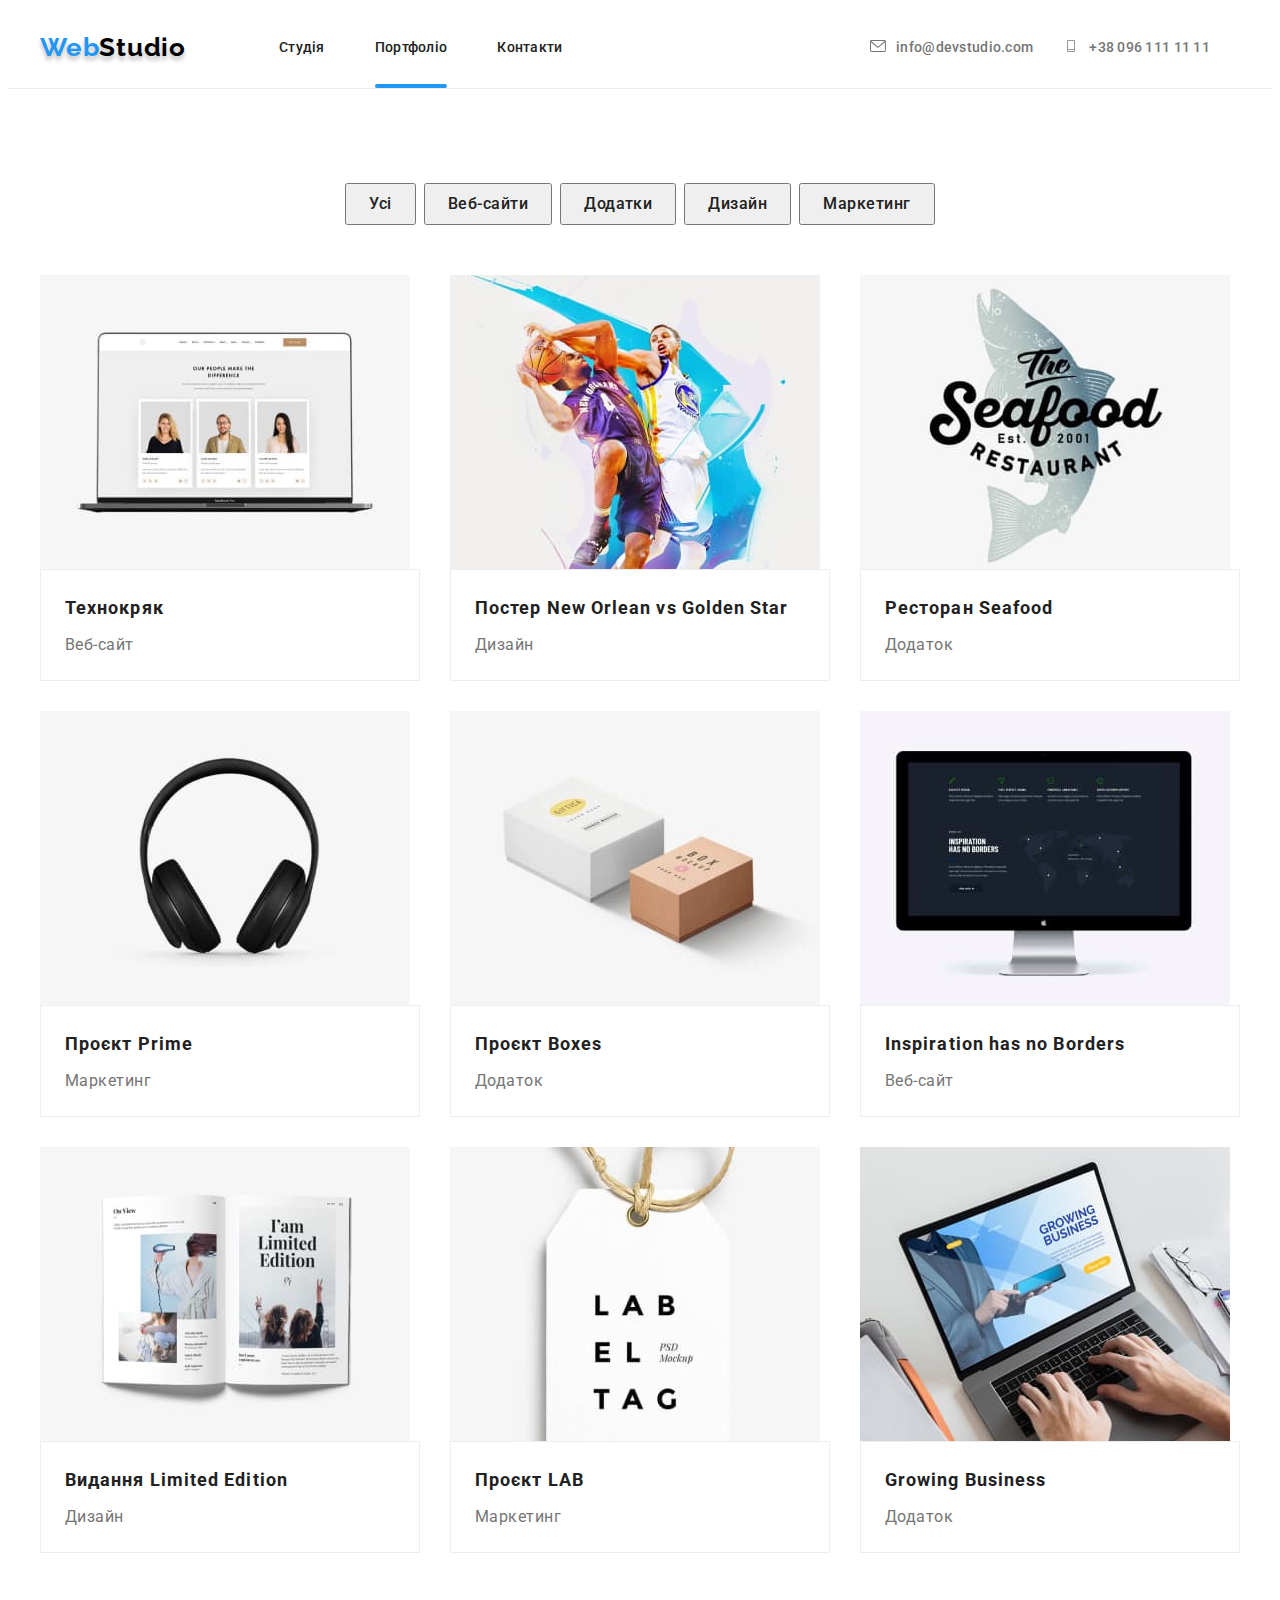
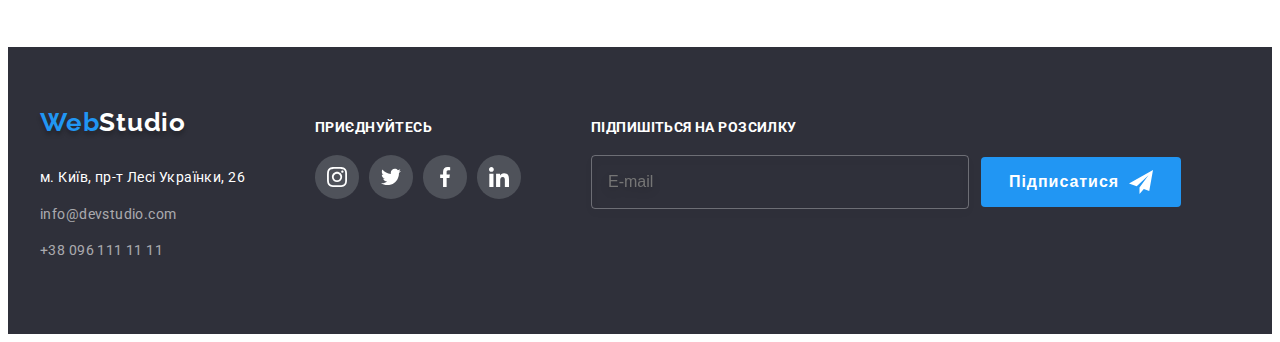
==== portfolio.html @ b024ecc4 "Initial commit" ====
<!DOCTYPE html>
<html lang="uk">
  <head>
    <meta charset="UTF-8" />
    <meta http-equiv="X-UA-Compatible" content="IE=edge" />
    <meta name="viewport" content="width=device-width, initial-scale=1.0" />
    <title>Document</title>

    <link rel="stylesheet" href="https://cdnjs.cloudflare.com/ajax/libs/modern-normalize/1.1.0/modern-normalize.min.css" integrity="sha512-wpPYUAdjBVSE4KJnH1VR1HeZfpl1ub8YT/NKx4PuQ5NmX2tKuGu6U/JRp5y+Y8XG2tV+wKQpNHVUX03MfMFn9Q==" crossorigin="anonymous" referrerpolicy="no-referrer" />

    <link rel="preconnect" href="https://fonts.googleapis.com">
    <link rel="preconnect" href="https://fonts.gstatic.com" crossorigin>
    <link href="https://fonts.googleapis.com/css2?family=Raleway:wght@700&family=Roboto:wght@400;500;700;900&display=swap" rel="stylesheet">

    <link rel="stylesheet" href="./css/styles.css">

  </head>
  <body>
    <header>
      <div class="portfolio-container-header">
        <section class="portfolio-section">
          <nav class="navigation">
            <a class="logo" href="./index.html">Web<span class="logo-header">Studio</span></a>
              <ul class="list-header list-menu">
                <li class="header-menu-links"><a class="menu" href="./index.html">Студія</a></li>
                <li class="header-menu-links"><a class="menu active" href="./portfolio.html">Портфоліо</a></li>
                <li class="header-menu-links"><a class="menu" href="">Контакти</a></li>
              </ul>
          </nav>
          <ul class="list-contacts">
            <li class="header-contacts-link"><a href="mail" class="link"><svg class="header-contacts-icons" width="16" height="12">
              <use href="./img/icons.svg#icon-mail"></use></svg>info@devstudio.com</a>
            </li>
            <li class="header-contacts-link"><a href="mobile" class="link"><svg class="header-contacts-icons" width="16" height="12">
              <use href="./img/icons.svg#icon-mobile"></use></svg>+38 096 111 11 11</a>
            </li>
          </ul>
        </section>
      </div>
    </header>
    <main>
      <section class="section">
        <div class="container-portfolio">
          <ul class="list-portfolio-categories">
            <li>
                <button type="button" class="portfolio-categories">Усі</button>
            </li>
                <button type="button" class="portfolio-categories">Веб-сайти</button>
            </li>
            <li>
                <button type="button" class="portfolio-categories">Додатки</button>
            </li>
                <button type="button" class="portfolio-categories">Дизайн</button>
            </li>
            <li>
                <button type="button" class="portfolio-categories">Маркетинг</button>
            </li>
          </ul>
          <ul class="list-portfolio-projects">
            <li class="project-item">
              <div class="project-item-thumb">
                <img src="./img/Технокряк.jpg" alt="Зображення1" width="370" height="294">
                <p class="project-descr-overlay">Ресурс пропонує комплексні пропозиції з різним рівнем функціоналу та сервісів. Все це дозволить відвідувачу отримати вичерпні відомості про компанію чи приватну особу.</p>  
              </div>
              <div class="portfolio-filter">
                <h3 class="project">Технокряк</h3>
                <p class="portfolio-categories-item">Веб-сайт</p>
              </div>
            </li>
            <li class="project-item">
              <div class="project-item-thumb">
                <img src="./img/Постер New Orlean vs Golden Star.jpg" alt="Зображення2" width="370" height="294">
                <p class="project-descr-overlay">Ресурс пропонує комплексні пропозиції з різним рівнем функціоналу та сервісів. Все це дозволить відвідувачу отримати вичерпні відомості про компанію чи приватну особу.</p>  
              </div>
              <div class="portfolio-filter">
                <h3 class="project">Постер New Orlean vs Golden Star</h3>
                <p class="portfolio-categories-item">Дизайн</p>
              </div>
            </li>
            <li class="project-item">
              <div class="project-item-thumb">
                <img src="./img/Ресторан Seafood.jpg" alt="Зображення3" width="370" height="294">
                <p class="project-descr-overlay">Ресурс пропонує комплексні пропозиції з різним рівнем функціоналу та сервісів. Все це дозволить відвідувачу отримати вичерпні відомості про компанію чи приватну особу.</p>                  
              </div>
              <div class="portfolio-filter">
                <h3 class="project">Ресторан Seafood</h3>
                <p class="portfolio-categories-item">Додаток</p>
              </div>
            </li>
            <li class="project-item">
              <div class="project-item-thumb">
                <img src="./img/Проєкт Prime.jpg" alt="Зображення4" width="370" height="294">
                <p class="project-descr-overlay">Ресурс пропонує комплексні пропозиції з різним рівнем функціоналу та сервісів. Все це дозволить відвідувачу отримати вичерпні відомості про компанію чи приватну особу.</p>  
              </div>
              <div class="portfolio-filter">
                <h3 class="project">Проєкт Prime</h3>
                <p class="portfolio-categories-item">Маркетинг</p>
              </div>
            </li>
            <li class="project-item">
              <div class="project-item-thumb">
                <img src="./img/Проєкт Boxes.jpg" alt="Зображення5" width="370" height="294">
                <p class="project-descr-overlay">Ресурс пропонує комплексні пропозиції з різним рівнем функціоналу та сервісів. Все це дозволить відвідувачу отримати вичерпні відомості про компанію чи приватну особу.</p>  
              </div>
              <div class="portfolio-filter">
                <h3 class="project">Проєкт Boxes</h3>
                <p class="portfolio-categories-item">Додаток</p>
              </div>
            </li>
            <li class="project-item">
              <div class="project-item-thumb">
                <img src="./img/Inspiration has no Borders.jpg" alt="Зображення6" width="370" height="294">
                <p class="project-descr-overlay">Ресурс пропонує комплексні пропозиції з різним рівнем функціоналу та сервісів. Все це дозволить відвідувачу отримати вичерпні відомості про компанію чи приватну особу.</p>  
              </div>
              <div class="portfolio-filter">
                <h3 class="project">Inspiration has no Borders</h3>
                <p class="portfolio-categories-item">Веб-сайт</p>
              </div>
            </li>
            <li class="project-item">
              <div class="project-item-thumb">
                <img src="./img/Видання Limited Edition.jpg" alt="Зображення7" width="370" height="294">
                <p class="project-descr-overlay">Ресурс пропонує комплексні пропозиції з різним рівнем функціоналу та сервісів. Все це дозволить відвідувачу отримати вичерпні відомості про компанію чи приватну особу.</p>  
              </div>
              <div class="portfolio-filter">
                <h3 class="project">Видання Limited Edition</h3>
                <p class="portfolio-categories-item">Дизайн</p>
              </div>
            </li>
            <li class="project-item">
              <div class="project-item-thumb">
                <img src="./img/Проєкт LAB.jpg" alt="Зображення8" width="370" height="294">
                <p class="project-descr-overlay">Ресурс пропонує комплексні пропозиції з різним рівнем функціоналу та сервісів. Все це дозволить відвідувачу отримати вичерпні відомості про компанію чи приватну особу.</p>  
              </div>
              <div class="portfolio-filter">
                <h3 class="project">Проєкт LAB</h3>
                <p class="portfolio-categories-item">Маркетинг</p>
              </div>
            </li>
            <li class="project-item">
              <div class="project-item-thumb">
                <img src="./img/Growing Business.jpg" alt="Зображення9" width="370" height="294">
                <p class="project-descr-overlay">Ресурс пропонує комплексні пропозиції з різним рівнем функціоналу та сервісів. Все це дозволить відвідувачу отримати вичерпні відомості про компанію чи приватну особу.</p>  
              </div>
              <div class="portfolio-filter">
                <h3 class="project">Growing Business</h3>
                <p class="portfolio-categories-item">Додаток</p>
              </div>
            </li>
          </ul>
        </div>   
      </section>
    </main>
    <footer class="footer-background">
      <div class="container-footer">
        <div class="section-adress">
          <a class="logo-footer" href="./index.html">Web<span class="logo-footer-part">Studio</span></a>
          <address>
            <ul class="list-footer">
              <li class="link-footer-adress">
                <a class="adress" href="https://goo.gl/maps/pz3UQcwL6n8fsx3L7"
                  >м. Київ, пр-т Лесі Українки, 26</a>
              </li>
              <li class="link-footer">
                <a class="contacts-footer" href="mailto:info@devstudio.com">info@devstudio.com</a>
              </li>
              <li class="link-footer">
                <a class="contacts-footer" href="tel:+380961111111">+38 096 111 11 11</a>
              </li>
            </ul>
          </address>
        </div>
        <div class="section-social">
            <h3 class="invitation-footer">ПРИЄДНУЙТЕСЬ</h3>
            <ul class="list-footer footer-soc-list">
              <li class="footer-soc-items"><a href="instagram" class="footer-soc-link link"><svg class="footer-soc-icons">
                <use href="./img/icons.svg#icon-instagram"></use></svg></a></li>
              <li class="footer-soc-items"><a href="twitter" class="footer-soc-link link"><svg class="footer-soc-icons">
                <use href="./img/icons.svg#icon-twitter"></use></svg></a></li>
              <li class="footer-soc-items"><a href="facebook" class="footer-soc-link link"><svg  class="footer-soc-icons">
                <use href="./img/icons.svg#icon-facebook"></use></svg></a></li>
              <li class="footer-soc-items"><a href="linkedin" class="footer-soc-link link"><svg  class="footer-soc-icons">
                <use href="./img/icons.svg#icon-linkedin"></use></svg></a></li>
            </ul>
        </div>
        <form class="subscriber-form">
            <p class="text-form">Підпишіться на розсилку</p>
            <div class="subscriber-form-bottom">
              <input type="email" class="input-bottom" placeholder="E-mail">
              <button type="submit" class="submit-bottom">
                <span class="submit-text">Підписатися</span>
                <svg class="submit-icon">
                  <use href="./img/icons.svg#icon-send">
                  </use>
                </svg>
              </button>
            </div>
        </form>
      </div>
    </footer>
      <div class="backdrop is-hidden" data-modal>
        <div class="modal">
          <button type="button" class="modal-close" data-modal-close>
            <li><a href="#" class="modal-cross"><svg class="close-btn" width="11" height="11" >
              <use href="./img/icons.svg#icon-Vector"></use></svg></a></li>
          </button>
          <form class="modal-form">
            <p class="modal-heading">Залиште свої дані, ми вам передзвонимо</p>
            <div class="form-field">
              <label for="name" class="field-type" aria-required="required">Ім'я</label>
              <input type="text" class="modal-input">
              <svg class="modal-form-icons"><use href="./img/icons.svg#icon-name"></use></svg>
            </div>
            <div class="form-field">
              <label for="tel" class="field-type" aria-required="required">Телефон</label>
              <input type="tel" pattern="[\+]\d{3}\s[\(]\d{2}[\)]\s\d{3}[\-]\d{2}[\-]\d{2}" class="modal-input">
              <svg class="modal-form-icons"><use href="./img/icons.svg#icon-tel"></use></svg>
            </div>
            <div class="form-field">
              <label for="name" class="field-type" aria-required="required">Пошта</label>
              <input type="email" class="modal-input">
              <svg class="modal-form-icons"><use href="./img/icons.svg#icon-email"></use></svg>
            </div>
            <div class="form-field">
              <label for="name" class="field-type">Коментар</label>
              <textarea name="comment" id="comment" class="textarea-label" placeholder="Введіть текст"></textarea>
            </div>
            <div class="form-field">
              <input type="checkbox" name="politic" id="politic" class="modal-politic-check is-hidden">
              <label for="politic" class="modal-politic-label">
                <div class="modal-politic-check2">
                  <svg class="modal-form-icon-check" width="11" height="8">
                  <use href="./img/icons.svg#icon-check"></use></svg>
                </div>
                <span class="check-text">Погоджуюся з розсилкою та приймаю <a href="./index.html" class="a-modal">Умови договору</a></span>
              </label>
            </div>
            <div class="form-submit">
              <button type="submit" class="btn-submit">Відправити</button>
            </div>
          </form>
  </body>
</html>
---- css/styles.css ----
/*reset start*/
h1,
h2,
h3,
h4,
h5,
h5,
ul,
p{
    margin: 0;
    padding-left: 0;
}
.link{
    text-decoration: none;
    color: currentColor;
}
.list{
    text-decoration: none;
    list-style: none;
    margin: 0;
    padding: 0;
    display: flex;
    align-items: center;
    gap: 50px;
}
.section{
    padding-top: 94px;
    padding-bottom: 94px;
}
img{
    display: block;
}
/*reset end*/
.container-header{
    width: 1200px;
    margin: 0 auto;
    display: flex;
    align-items: center;
}
.header-border-bottom{
    border-bottom: 1px solid #ECECEC;
}
body{
    font-family: "Roboto", "Raleway";
}
:root{
    --article-color: #212121;
    --article-descr-color:#757575;
    --section-background-color:#2F303A;
    --btns-links-color:#2196F3; 
}
.list-header{
    text-decoration: none;
    list-style: none;
    margin: 0;
    padding: 0;
    display: flex;
    align-items: center;
    gap: 50px;
}
.logo{
    font-style: normal;
    font-weight: 700;
    font-size: 26px;
    line-height: 1.19;
    letter-spacing: 0.03em;
    color: #2196F3;
    text-shadow: 0px 4px 4px rgba(0, 0, 0, 0.25);
    text-decoration: none;
    font-family: 'Raleway';
    padding-top: 24px;
    padding-bottom: 25px;
    display: flex;
    align-items: center;
}
.logo-header{
    color: #000000;
    display: flex;
    align-items: center;
}
.navigation{
    display: flex;
    align-items: center;
    transition: color 250ms linear;
}
.list-menu{
    text-decoration: none;
    list-style: none;
    margin: 0;
    padding: 0;
    display: flex;
    align-items: center;
    gap: 50px;
    margin-left: 93px;
    transition: color 250ms linear;
}
.menu.active::after{
    content: "";
    width: 100%;
    height: 4px;
    background-color: #2196F3;
    position: absolute;
    bottom: 0;
    display: block;
    left: 0;
    border-radius: 2px;
}
.menu{
    font-size: 14px;
    line-height: 1.14;
    letter-spacing: 0.02em;
    color: #212121;
    text-decoration: none;
    font-weight: 500;
    padding-top: 32px;
    padding-bottom: 32px;
    display: flex;
    align-items: center;
    transition: color 250ms linear;
    position: relative;
}
.menu:hover{
    color: var(--btns-links-color);
}

.menu:active{
    color: var(--btns-links-color);
}
.menu:focus{
    color: var(--btns-links-color);
}
.list-contacts{
    text-decoration: none;
    list-style: none;
    margin: 0;
    padding: 0;
    display: flex;
    align-items: center;
    margin-left: auto;
}
.header-contacts-link{
    font-family: 'Roboto';
    font-style: normal;
    font-size: 14px;
    line-height: 1.14;
    letter-spacing: 0.02em;
    color: #757575;
    text-decoration: none;
    font-weight: 500;
    padding-top: 32px;
    padding-bottom: 32px;
    display: flex;
    align-items: center;
    justify-content: center;
    margin-left: auto;
    margin-right: 30px;
    color: #757575;
    transition: color 250ms linear;
}
.header-contacts-icons{
    margin-right: 10px;
    fill:#757575;
    transition: fill 250ms linear;
}
.header-contacts-link:hover{
    fill: var(--btns-links-color);
    color: var(--btns-links-color);
}
.header-contacts-link:focus{
    fill: var(--btns-links-color);
    color: var(--btns-links-color);
}
.hero-section{
    padding-top: 200px;
    padding-bottom: 200px;
    background-image: linear-gradient(rgba(47, 48, 58, 0.4), rgba(47, 48, 58, 0.4)), url(../img/hero-image.jpg);
    background-repeat: no-repeat;
    background-size: cover;
    background-position: center;
    background-color: var(--section-background-color);
}
.hero-container{
    width: 1200px;
    padding-top: 94px;
    padding-bottom: 94px;
    align-items: center;
    text-align: center;
    display: contents;
}
.hero{
    font-size: 44px;
    width: 696px;
    margin: 0 auto;
    line-height: 1.36;
    text-align: center;
    letter-spacing: 0.06em;
    text-transform: uppercase;
    color: #FFFFFF; 
    font-weight: 900;
    margin-bottom: 30px;
    background-color: transparent;
    display: flex;
    align-items: center;
}
.btn-order{
    font-family: 'Roboto';
    font-style: normal;
    font-size: 16px;
    line-height: 1.875;
    font-weight: 700;
    margin: 0 auto;
    padding: 10px 32px;
    letter-spacing: 0.06em;
    color: #FFFFFF;
    box-shadow: 0px 4px 4px rgba(0, 0, 0, 0.15);
    border-radius: 4px;
    cursor: pointer;
    display: flex;
    align-items: center;
    transition: color 250ms linear;
    background: var(--btns-links-color)
}
.section-advantages{
    padding-top: 94px;
}
.container-advantages{
    width: 1200px;
	padding-left: 15px;
	padding-right: 15px;
	margin: 0 auto;
}
.list-advantages{
    text-decoration: none;
    list-style: none;
    margin: 0;
    padding: 0;
    display: flex;
    align-items: center;
    justify-content: center;
    gap: 30px; 
}
.advantage-bcgrd{
    width: 270px;
    height: 120px;
    background-color: #F5F4FA;
    border-radius: 4px;
    margin-bottom: 30px;
    display: flex;
    align-items: center;
    justify-content: center;
}
.advantage-icon{
    width: 70px;
    height: 70px;
}
.advantages{
    font-size: 14px;
    font-weight: 700;
    line-height: 1.14;
    letter-spacing: 0.03em;
    text-transform: uppercase;
    padding-bottom: 10px;
    display: flex;
    justify-content: space-between;
    align-items: center;
    color:var(--article-color)
}
.advantages-descr{
    font-size: 14px;
    width: 270px;
    height: 48px;
    font-weight: 400;
    line-height: 1.71;
    letter-spacing: 0.03em;
    display: flex;
    justify-content: space-between;
    color: var(--article-descr-color)
}
.container-occupation{
    width: 1200px;
	padding-left: 15px;
	padding-right: 15px;
	margin: 0 auto;
}
.list-occupation{
    text-decoration: none;
    list-style: none;
    margin: 0;
    padding: 0;
    display: flex;
    align-items: center;
    gap: 30px;
}
.occupation{
    font-size: 36px;
    font-weight: 700;
    line-height: 1.16;
    text-align: center;
    letter-spacing: 0.03em;
    margin-bottom: 50px;
    color: var(--article-color)
}
.occupation-item{
    position: relative;
}
.occupation-item-thumb{
    position: relative;
}
.occupation-descr{
    font-family: 'Roboto';
    font-style: normal;
    font-weight: 700;
    font-size: 14px;
    line-height: 16px;
    letter-spacing: 0.03em;
    text-transform: uppercase;
    padding: 27px;
    color: #FFFFFF;
    position: absolute;
    bottom: 0;
    text-align: center;
    width: 100%;
    background-color: rgba(47, 48, 58, 0.8);
}
.section-background-workers{
    background: #F5F4FA;
}
.container-team{
    width: 1200px;
	padding-left: 15px;
	padding-right: 15px;
	margin: 0 auto;
}
.list-team{
    text-decoration: none;
    display: flex;
    justify-content: space-between;
    align-items: center;
    list-style: none;
    margin: 0;
    padding: 0;
}
.team-workers{
    padding-top: 30px;
    padding-bottom: 30px;
    background: #FFFFFF;
    box-shadow: 0px 1px 3px rgba(0, 0, 0, 0.12), 0px 1px 1px rgba(0, 0, 0, 0.14), 0px 2px 1px rgba(0, 0, 0, 0.2);
    border-radius: 0px 0px 4px 4px;
}
.team{
    font-size: 36px;
    font-weight: 700;
    line-height: 1.16;
    text-align: center;
    letter-spacing: 0.03em;
    color: #212121;
    margin-bottom: 50px;
}
.name{
    font-size: 16px;
    font-weight: 500;
    line-height: 1.1875;
    text-align: center;
    letter-spacing: 0.03em;
    padding-bottom: 10px;
    color: var(--article-color)
}
.position{
    font-size: 16px;
    font-weight: 400;
    line-height: 1.1875;
    text-align: center;
    letter-spacing: 0.03em;
    margin-bottom: 16px;
    color: var(--article-descr-color)
}
.workers-soc-list{
    text-decoration: none;
    list-style: none;
    margin: 0;
    padding: 0;
    display: flex;
    justify-content: center;
    align-items: center;
    gap: 10px;
}
.workers-soc-items{
    width: 44px;
    height: 44px;
}
.workers-soc-link{
    width: 100%;
    height: 100%;
    display: flex;
    justify-content: center;
    align-items: center;
    border-radius: 50%;
    transition: background-color 250ms linear, fill 250ms linear;
}
.workers-soc-link:hover{
    background-color: var(--btns-links-color);
}
.workers-soc-link:hover .workers-soc-icons{
    fill: #FFFFFF;
}
.workers-soc-link:focus{
    background-color: var(--btns-links-color);
}
.workers-soc-link:focus .workers-soc-icons{
    fill: #FFFFFF;
}
.workers-soc-icons{
    height: 20px;
    width: 20px;
    fill: #AFB1B8;
    transition: color 250ms linear;
}
.clients-container{
    width: 1200px;
	padding-left: 15px;
	padding-right: 15px;
	margin: 0 auto;
}
.clients-list{
    text-decoration: none;
    list-style: none;
    margin: 0;
    padding: 0;
    display: flex;
    justify-content: center;
    align-items: center;
    gap: 30px;  
}
.clients{
    font-family: 'Roboto';
    font-style: normal;
    font-weight: 700;
    font-size: 36px;
    line-height: 42px;
    text-align: center;
    letter-spacing: 0.03em;
    color: #212121; 
    margin-bottom: 50px;
}
.clients-link{
    display: flex;
    justify-content: center;
    align-items: center;
    border: 1px solid #AFB1B8;
    border-radius: 4px;
    fill: #AFB1B8;
    transition: fill 250ms linear, border-color 250ms linear;
}
.clients-link:hover { 
    fill: var(--btns-links-color); 
    border-color:var(--btns-links-color);
}
.clients-link:focus { 
    fill: var(--btns-links-color); 
    border-color:var(--btns-links-color);
}
.clients-icons{
    width: 106px;
    height: 60px;
    margin: 16px 32px 16px 32px;
}
.container-footer{
    display: flex;
    justify-content: start;
    padding-left: 15px;
    padding-right: 15px;
    margin: 0 auto;
    width: 1200px;
}
.section-adress{
    margin-right: 70px;
}
.section-social{
    margin-top: 12px;
}
.footer-background{
    padding-top: 60px;
    padding-bottom: 60px;
    background: var(--section-background-color)
}
.list-footer{
    text-decoration: none;
    list-style: none;
    margin: 0;
    padding: 0; 
}
.link-footer-adress{
    margin-top: 28px;
    margin-bottom: 12px;
}
.link-footer{
    margin-bottom: 12px;
}
.logo-footer{
    font-family: 'Raleway';
    font-style: normal;
    font-weight: 700;
    font-size: 26px;
    line-height: 1.19;
    letter-spacing: 0.03em;
    color: #2196F3;
    text-shadow: 0px 4px 4px rgba(0, 0, 0, 0.25);
    text-decoration: none;
    margin-right: auto;
}
.logo-footer-part{
    font-family: 'Raleway';
    font-style: normal;
    font-weight: 700;
    font-size: 26px;
    line-height: 31px;
    letter-spacing: 0.03em;
    margin-left: auto;
    margin-bottom: 28px;
    color: #FFFFFF;
}
.adress{
    font-family: 'Roboto';
    font-style: normal;
    font-size: 14px;
    font-weight: 400;
    line-height: 1.71;
    letter-spacing: 0.03em;
    color: #FFFFFF;
    text-decoration: none;
    margin-top: 28px;
    margin-bottom: 12px;
    margin-left: auto;
}
.social-footer{
    display: flex;
    justify-content: center;
    align-items: center;
}
.invitation-footer{
    font-family: 'Roboto';
    font-style: normal;
    font-weight: 700;
    font-size: 14px;
    line-height: 16px;
    letter-spacing: 0.03em;
    text-transform: uppercase;
    color: #FFFFFF;
    display: flex;
    align-items: center;
    margin-bottom: 20px;
}
.footer-soc-list{
    display: flex;
    align-items: center;
    gap: 10px;
}
.footer-soc-items{
    width: 44px;
    height: 44px;
}
.footer-soc-link{
    width: 100%;
    height: 100%;
    display: flex;
    justify-content: center;
    align-items: center;
    border-radius: 50%;
    background-color: #4f525a;
    transition:  background-color 250ms linear, fill 250ms linear;
}
.footer-soc-link:hover{
    background-color: var(--btns-links-color);
}
.footer-soc-link:hover .workers-soc-icons{
    fill: #FFFFFF;
}
.footer-soc-link:focus{
    background-color: var(--btns-links-color);
}
.footer-soc-link:focus .workers-soc-icons{
    fill: #FFFFFF;
}
.footer-soc-icons{
    height: 20px;
    width: 20px;
    fill: #FFFFFF
}
.container-portfolio{
    width: 1200px;
	margin: 0 auto; 
    padding-left: 15px;
	padding-right: 15px;
}
.portfolio-container-header{
    border-bottom: 1px solid #EEEEEE;
}
.portfolio-section{
    width: 1200px;
    margin: 0 auto; 
    padding-left: 15px;
    padding-right: 15px;
    display: flex;
    align-items: center;
}
.list-portfolio-categories{
    text-decoration: none;
    list-style: none;
    margin: 0;
    padding: 0;
    display: flex;
    align-items: center;
    justify-content: center;
    margin-bottom: 50px;
    gap: 8px;
}
.portfolio-filter{
    border: 1px solid #EEEEEE;
    padding-top: 20px;
    padding-bottom: 20px;
}
.portfolio-categories{
    font-family: 'Roboto';
    font-style: normal;
    font-weight: 500;
    font-size: 16px;
    line-height: 26px;
    text-align: center;
    letter-spacing: 0.03em;
    color: #212121;
    cursor: pointer;
    padding: 6px 22px;
    transition:  background-color 250ms linear, color 250ms linear, border-bottom 250ms linear; 
}
.portfolio-categories:hover{
    color: #FFFFFF;
    background-color: var(--btns-links-color)
}
.portfolio-categories:focus{
    color: #FFFFFF;
    background-color: var(--btns-links-color)
}
.portfolio-categories:active{
    color: #FFFFFF;
    background-color: var(--btns-links-color)
}
.header-portfolio-border{
    border-bottom: 1px solid #ECECEC;;
}
.container-projects{
    width: 1200px;
	margin: 0 auto;
	padding-left: 15px;
	padding-right: 15px;
}
.list-portfolio-projects{
    text-decoration: none;
    list-style: none;
    margin: 0;
    display: flex;
    align-content: center;
    flex-wrap: wrap;
    gap: 30px;
}
.project{
    font-size: 18px;
    font-weight: 700;
    line-height: 2;
    letter-spacing: 0.06em;
    margin-left: 24px;
    margin-right: 24px;
    margin-bottom: 4px;
    color: var(--article-color) 
}
.project-item{
   flex-basis: calc((100% - 60px) / 3);
   transition: box-shadow 250ms linear;
   transform: translateY(0%);
}
.project-item:hover .project-descr-overlay{
    transform: translateY(0%);
    transition: 250ms linear;
}
.project-item:hover{
    box-shadow: 0px 1px 1px rgba(0, 0, 0, 0.12), 0px 4px 4px rgba(0, 0, 0, 0.06), 1px 4px 6px rgba(0, 0, 0, 0.16);
}
.project-descr-overlay{
    font-family: 'Roboto';
    font-style: normal;
    font-weight: 400;
    font-size: 18px;
    line-height: 28px;
    letter-spacing: 0.03em;
    position: absolute;
    top: 0;
    color: #FFFFFF;
    padding: 63px 24px 63px 24px;
    height: 100%;
    transform: translateY(100%);
    transition: 250ms linear;
    background-color: var(--btns-links-color);
}
.project-item-thumb{
    position: relative;
    overflow: hidden;
}
.portfolio-categories-item{
    font-size: 16px;
    font-weight: 400;
    line-height: 1.875;
    letter-spacing: 0.03em;
    margin-left: 24px;
    margin-right: 24px;
    color: var(--article-descr-color)
}
.contacts-footer{
    font-family: 'Roboto';
    font-style: normal;
    font-weight: 400;
    font-size: 14px;
    line-height: 24px;
    letter-spacing: 0.03em;
    color: rgba(255, 255, 255, 0.6);
    text-decoration: none;
    transition: color 250ms linear; 
}
.contacts-footer:hover{
    color: #2196F3;
}
.contacts-footer:focus{
    color: #2196F3;
}
.contacts-footer:active{
    color: #2196F3;
}
.backdrop{
    width: 100%;
    height: 100%;
    position: fixed;
    transition: opacity 250ms linear, visibility 250ms linear;
    top: 0;
    background: rgba(0, 0, 0, 0.2);
    box-shadow: 0px 4px 4px rgba(0, 0, 0, 0.25);
}
.backdrop.is-hidden .modal{
    transform: translate(-50%, -50%) scale(0);
}
.modal{
    width: 528px;
    min-height: 600px;
    position: absolute;
    top: 50%;
    left: 50%;
    transform: translate(-50%, -50%) scale(1);
    background-color: #FFFFFF;
    list-style: none;
    border-radius: 5px;
    transition: transform 250ms linear;
}
.modal-close{
    width: 30px;
    height: 30px;
    background-color: transparent;
    border-radius: 50%;
    cursor: pointer;
    top: 10px;
    right: 10px;
    border: 1px solid rgba(0, 0, 0, 0.1);
    border-radius: 50%;
    display: flex;
    align-items: center;
    justify-content: center;
    position: absolute;
}
.modal-cross:hover{
    fill: var(--btns-links-color);
}
.modal-cross:focus{
    fill: var(--btns-links-color);
}
.modal-cross:active{
    fill: var(--btns-links-color);
}
.is-hidden{
    opacity: 0;
    visibility: hidden;
    pointer-events: none;
}
.modal-form{
    padding: 40px;
}
.modal-heading{
    font-family: 'Roboto';
    font-style: normal;
    font-weight: 700;
    font-size: 20px;
    line-height: 23px;
    text-align: center;
    letter-spacing: 0.03em;
    color: #212121;
    padding-bottom: 12px;
}
.modal-input{
    width: 100%;
    height: 40px;
    border: 1px solid rgba(33, 33, 33, 0.2);
    border-radius: 4px;
    transition: color 250ms linear, fill 250ms linear;
}
.form-field{
    width: 100%;
    display: flex;
    flex-direction: column;
    margin-bottom: 10px;
    position: relative;
}
.field-type{
    font-family: 'Roboto';
    font-style: normal;
    font-weight: 400;
    font-size: 12px;
    line-height: 14px;
    letter-spacing: 0.01em;
    color: #757575;
}
.modal-input{
    display: inline-block;
    width: 100%;
    height: 40px;
    padding: 0 0 0 40px;
    margin-top: 4px;
    outline: none;
    border: 1px solid rgba(33, 33, 33, 0.2);
    border-radius: 4px;
    cursor: pointer;
    transition: color 250ms linear, fill 250ms linear;
}
.modal-input:focus~.modal-form-icons{
  color: var(--btns-links-color);
  fill: var(--btns-links-color);
}
.textarea-label:focus,
.modal-input:focus{
  border: 1px solid var(--btns-links-color);
}
.modal-input:hover~.modal-form-icons{
    color: var(--btns-links-color);
    fill: var(--btns-links-color);
  }
  .textarea-label:hover,
  .modal-input:hover{
    border: 1px solid var(--btns-links-color);
  }
.modal-form-icons{
    position: absolute;
    width: 15px;
    height: 12px;
    left: 10px;
    top: 55%;
    transition: color 250ms linear, fill 250ms linear;
}
.textarea-label{
    display: block;
    width: 448px;
    height: 120px;
    padding: 12px 16px;
    margin-top: 4px;
    outline: none;
    border: 1px solid rgba(33, 33, 33, 0.2);
    border-radius: 4px;
    cursor: pointer;
    resize: none;
    outline: none;
    cursor: pointer;
    overflow: auto;
    font-family: 'Roboto';
    font-style: normal;
    font-weight: 400;
    font-size: 12px;
    line-height: 14px;
    letter-spacing: 0.01em;
    color: rgba(117, 117, 117, 0.5);
    transition: color 250ms linear, fill 250ms linear;
}
.modal-politic-label{
    display: flex;
    align-items: center;
    padding-bottom: 30px;
}
/* .modal-politic-label::before{
    content: "";
    width: 16px;
    height: 16px;
    border: 2px solid;
    border-radius: 2px;
    margin-right: 10px;
    margin-left: 14px;
}
.modal-politic-check:checked~ label::before{
    border: none;
    background-repeat: no-repeat;
    background-image: url(../img/check.svg);
    background-position: center;
    background-color: var(--btns-links-color);
} */
.modal-politic-check2{
    width: 16px;
    height: 16px;
    border: 2px solid;
    border-radius: 2px;
    margin-right: 10px;
    margin-left: 10px;
    cursor: pointer; 
}
.modal-form-icon-check{
    width: 15px;
    height: 12px;
    top: 55%;
    transition: color 250ms linear, fill 250ms linear;
}
.modal-politic-check2 svg{
    fill: transparent;
}
.modal-politic-check:checked + label>div{
    border: none;
    background-color: var(--btns-links-color);
}
.modal-politic-check:checked + label>div svg{
    fill: #FFFFFF;
}
.check-text{
    font-family: 'Roboto';
    font-style: normal;
    font-weight: 400;
    font-size: 14px;
    line-height: 24px;
    letter-spacing: 0.02em;
    color: #757575;
}
.a-modal {
    display: inline-block;
    padding: 0;
    margin: 0;
    color: var(--btns-links-color)
}
.checkbox{
    appearance: none;
    transition: background-image 250ms cubic-bezier(0.4, 0, 0.2, 1),
      fill 250ms cubic-bezier(0.4, 0, 0.2, 1);
}
.form-submit{
    display: flex;
    justify-content: center;
}
.btn-submit{
    font-family: 'Roboto';
    font-weight: 700;
    font-size: 16px;
    line-height: 30px;
    letter-spacing: 0.06em;
    padding: 10px 52px 10px 52px;
    align-items: center;
    text-align: center;
    letter-spacing: 0.06em;
    border: none;
    border-radius: 4px;
    cursor: pointer;
    color: #FFFFFF;
    background-color: var(--btns-links-color);
    box-shadow: 0px 4px 4px rgba(0, 0, 0, 0.15);
    transition: box-shadow 250ms cubic-bezier(0.4, 0, 0.2, 1);
}
.btn-submit:focus{
    box-shadow: 0px 4px 4px rgba(0, 0, 0, 0.2);
}
.btn-submit:hover{
    box-shadow: 0px 4px 4px rgba(0, 0, 0, 0.2);
}
.btn-submit:active{
    box-shadow: 0px 4px 4px rgba(0, 0, 0, 0.2);
}
.subscriber-form{margin-top: 12px;
    margin-bottom: 20px;
    margin-left: 70px;
}
.subscriber-form-bottom{
    display: flex;
    align-items: baseline;
}
.text-form{
    font-family: 'Roboto';
    font-style: normal;
    font-weight: 700;
    font-size: 14px;
    line-height: 16px;
    letter-spacing: 0.03em;
    text-transform: uppercase;
    color: #FFFFFF;
    display: flex;
    align-items: center;
    margin-bottom: 20px;
}
.input-bottom{
    width: 358px;
    height: 50px;
    padding-left: 16px;
    font-size: 16px;
    line-height: 1.25;
    cursor: pointer;
    border: 1px solid rgba(255, 255, 255, 0.3);
    filter: drop-shadow(0px 4px 4px rgba(0, 0, 0, 0.15));
    border-radius: 4px;
    transition: filter 250ms cubic-bezier(0.4, 0, 0.2, 1);
    background-color: var(--fon-hero-color);
    color: rgba(255, 255, 255, 0.6);
}
.input::placeholder.input-bottom{
    color: rgba(255, 255, 255, 0.6);
}
.input-bottom:focus,
.input-bottom:hover{
    filter: drop-shadow(0px 4px 4px rgba(0, 0, 0, 0.15));
}
.submit-bottom{
    display: flex;
    font-weight: 600;
    font-size: 16px;
    line-height: 1.88;
    letter-spacing: 0.06em;
    width: 200px;
    height: 50px;
    margin-left: 12px;
    align-items: center;
    justify-content: center;
    cursor: pointer;
    background: var(--btns-links-color);
    color: #FFFFFF;
    transition: box-shadow 250ms cubic-bezier(0.4, 0, 0.2, 1);
    border: none;
    border-radius: 4px;
}
.submit-bottom:focus,
.submit-bottom:hover {
    box-shadow: 0px 4px 4px rgba(0, 0, 0, 0.15);
}
.submit-icon{
    top: 13px;
    margin-left: 10px;
    width: 24px;
    height: 24px;
    fill: #FFFFFF;
}
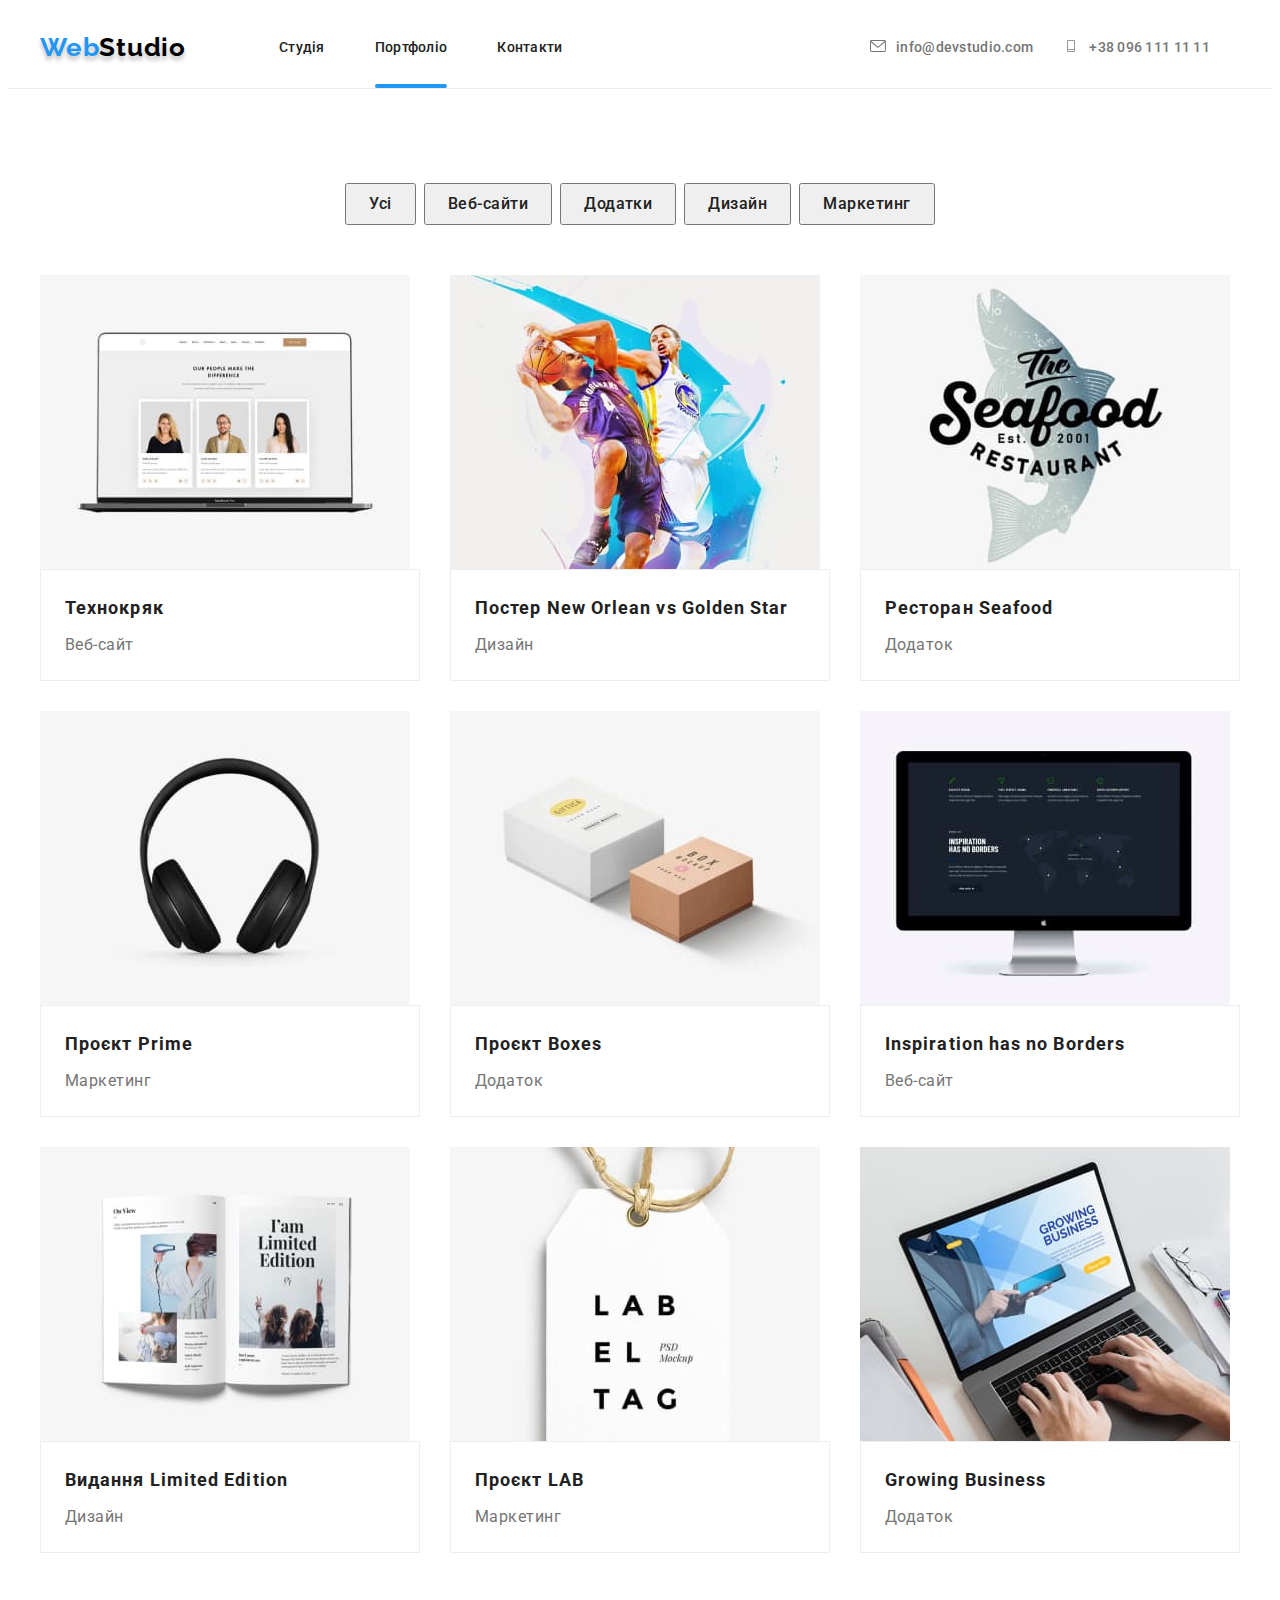
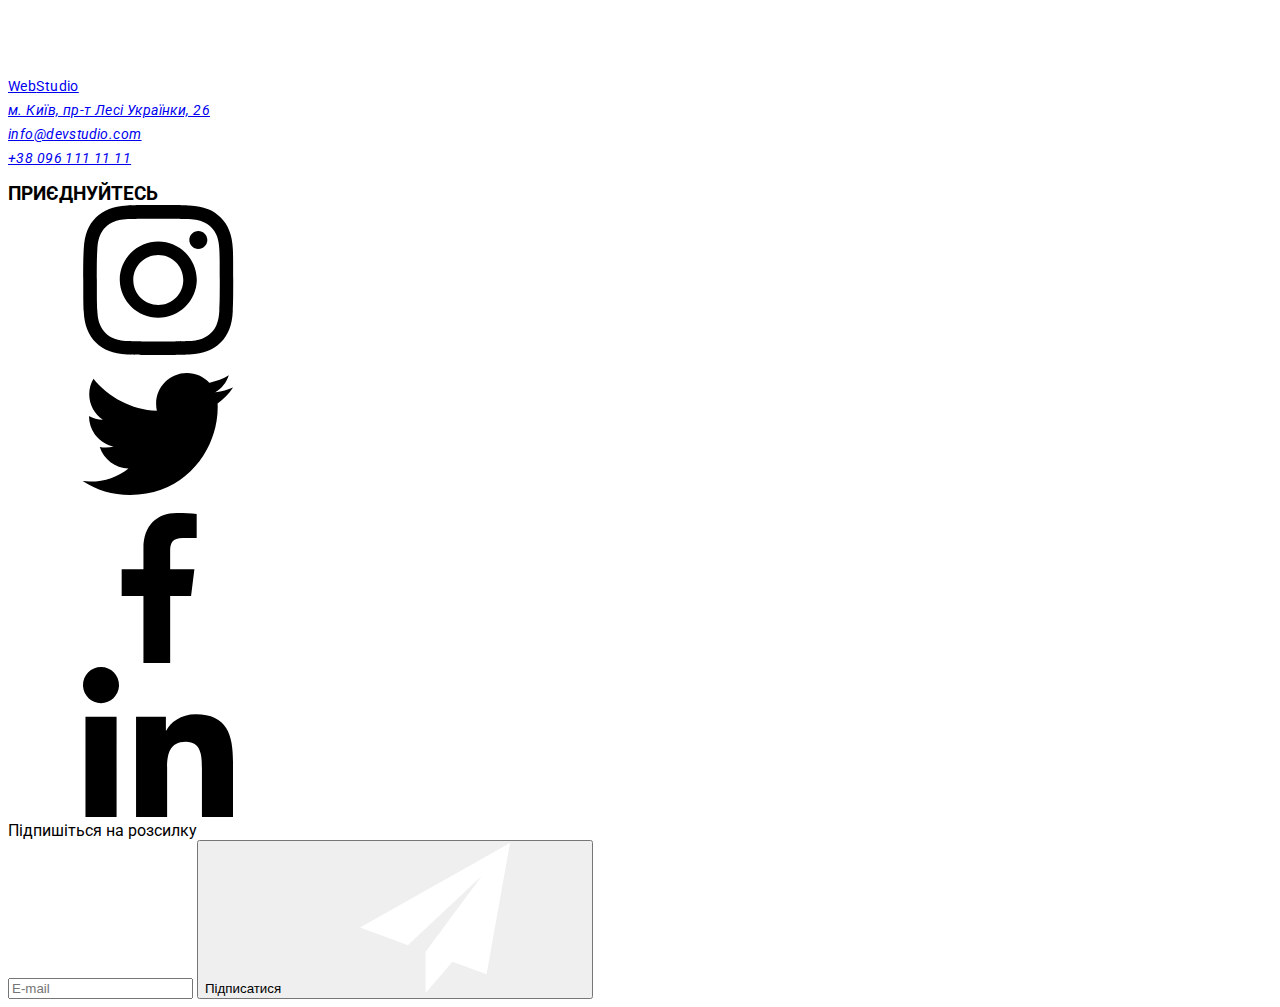
==== commit 6b86ad1b: "редагування" ====
--- a/portfolio.html
+++ b/portfolio.html
@@ -151,45 +151,45 @@
         </div>   
       </section>
     </main>
-    <footer class="footer-background">
-      <div class="container-footer">
-        <div class="section-adress">
-          <a class="logo-footer" href="./index.html">Web<span class="logo-footer-part">Studio</span></a>
+    <footer class="footer">
+      <div class="footer__container">
+        <div class="adress">
+          <a class="footer__logo" href="./index.html">Web<span class="footer__logo__part">Studio</span></a>
           <address>
-            <ul class="list-footer">
-              <li class="link-footer-adress">
-                <a class="adress" href="https://goo.gl/maps/pz3UQcwL6n8fsx3L7"
+            <ul class="adress__list">
+              <li class="adress__link">
+                <a class="adress__item" href="https://goo.gl/maps/pz3UQcwL6n8fsx3L7"
                   >м. Київ, пр-т Лесі Українки, 26</a>
               </li>
-              <li class="link-footer">
-                <a class="contacts-footer" href="mailto:info@devstudio.com">info@devstudio.com</a>
+              <li class="adress__contacts">
+                <a class="footer__contacts" href="mailto:info@devstudio.com">info@devstudio.com</a>
               </li>
-              <li class="link-footer">
-                <a class="contacts-footer" href="tel:+380961111111">+38 096 111 11 11</a>
+              <li class="adress__contacts">
+                <a class="footer__contacts" href="tel:+380961111111">+38 096 111 11 11</a>
               </li>
             </ul>
           </address>
         </div>
-        <div class="section-social">
-            <h3 class="invitation-footer">ПРИЄДНУЙТЕСЬ</h3>
-            <ul class="list-footer footer-soc-list">
-              <li class="footer-soc-items"><a href="instagram" class="footer-soc-link link"><svg class="footer-soc-icons">
+        <div class="social">
+            <h3 class="invitation">ПРИЄДНУЙТЕСЬ</h3>
+            <ul class="invitation__list">
+              <li class="invitation__items"><a href="instagram" class="invitation__link link"><svg class="invitation__icons">
                 <use href="./img/icons.svg#icon-instagram"></use></svg></a></li>
-              <li class="footer-soc-items"><a href="twitter" class="footer-soc-link link"><svg class="footer-soc-icons">
+              <li class="invitation__items"><a href="twitter" class="invitation__link link"><svg class="invitation__icons">
                 <use href="./img/icons.svg#icon-twitter"></use></svg></a></li>
-              <li class="footer-soc-items"><a href="facebook" class="footer-soc-link link"><svg  class="footer-soc-icons">
+              <li class="invitation__items"><a href="facebook" class="invitation__link link"><svg  class="invitation__icons">
                 <use href="./img/icons.svg#icon-facebook"></use></svg></a></li>
-              <li class="footer-soc-items"><a href="linkedin" class="footer-soc-link link"><svg  class="footer-soc-icons">
+              <li class="invitation__items"><a href="linkedin" class="invitation__link link"><svg  class="invitation__icons">
                 <use href="./img/icons.svg#icon-linkedin"></use></svg></a></li>
             </ul>
         </div>
-        <form class="subscriber-form">
-            <p class="text-form">Підпишіться на розсилку</p>
-            <div class="subscriber-form-bottom">
-              <input type="email" class="input-bottom" placeholder="E-mail">
-              <button type="submit" class="submit-bottom">
-                <span class="submit-text">Підписатися</span>
-                <svg class="submit-icon">
+        <form class="subscriber__form">
+            <p class="text__form">Підпишіться на розсилку</p>
+            <div class="subscriber__form__bottom">
+              <input type="email" class="input__bottom" placeholder="E-mail">
+              <button type="submit" class="submit__bottom">
+                <span class="submit__text">Підписатися</span>
+                <svg class="submit__icon">
                   <use href="./img/icons.svg#icon-send">
                   </use>
                 </svg>
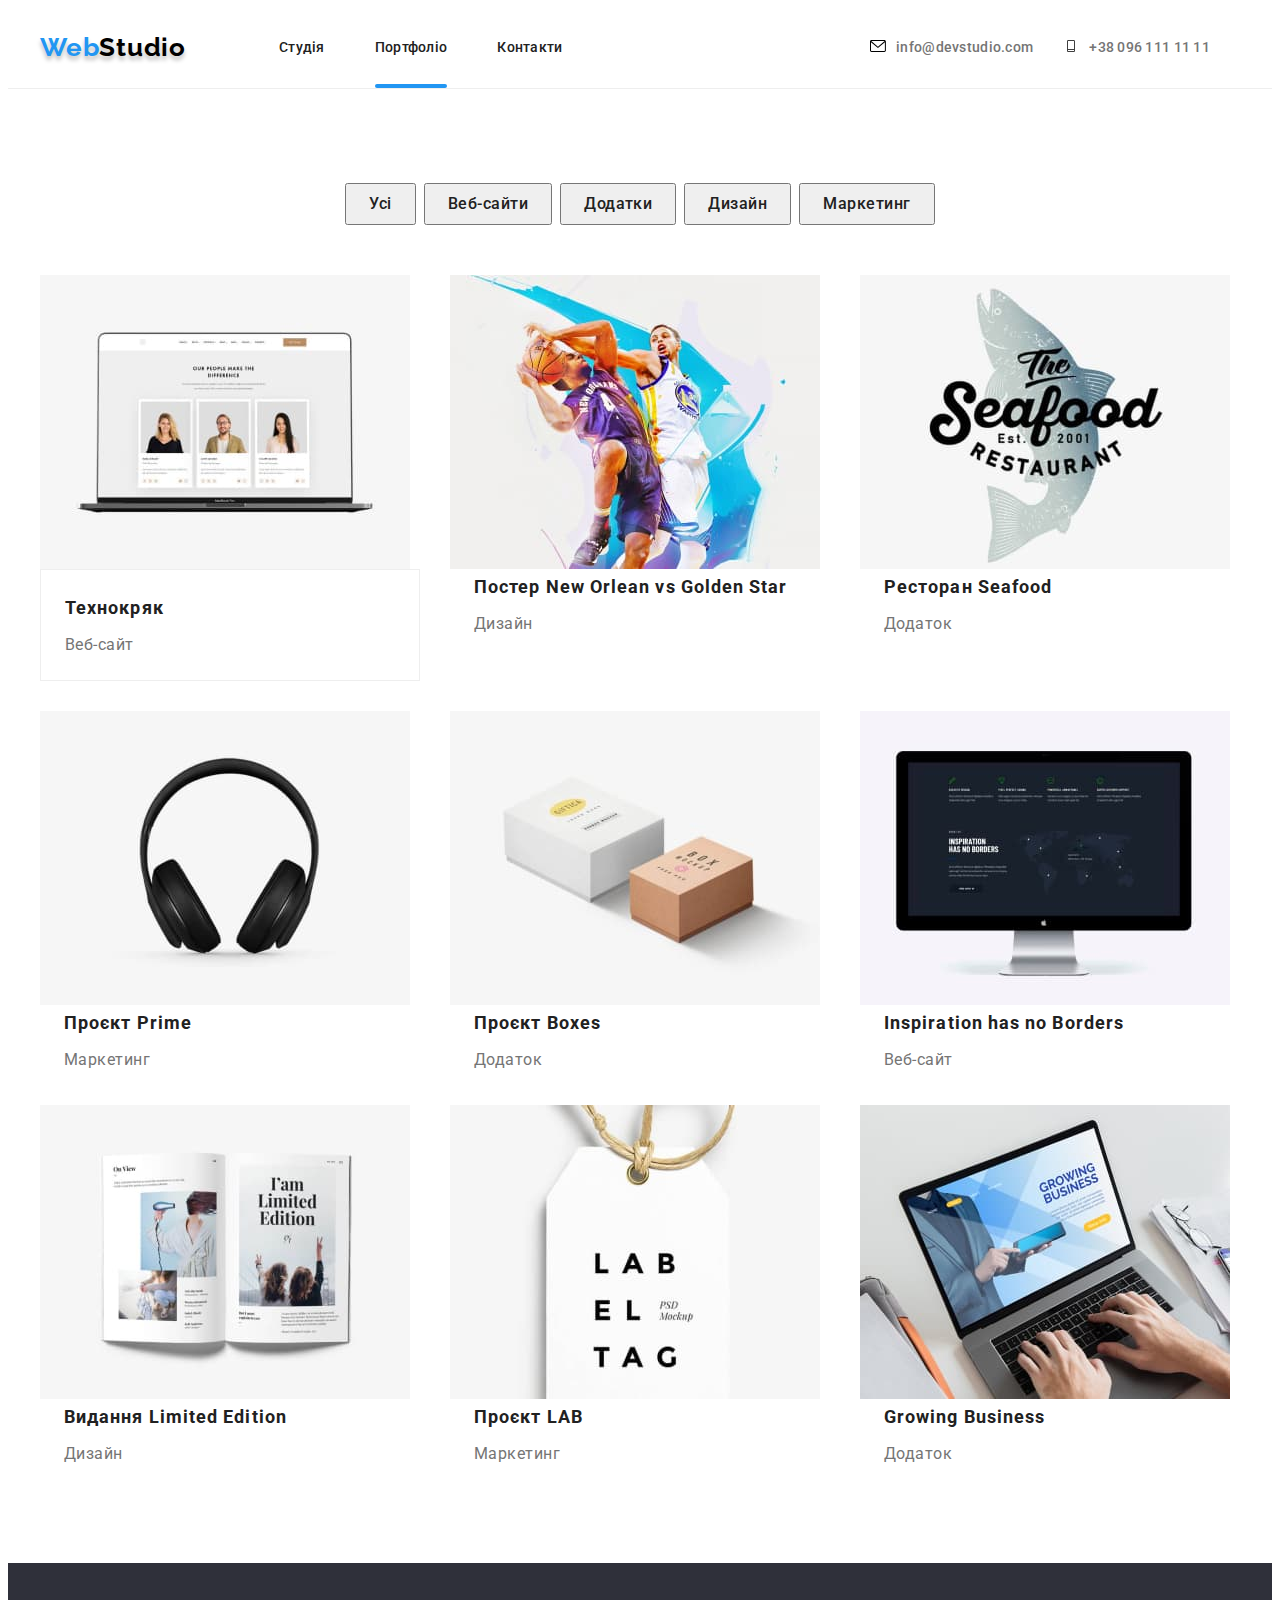
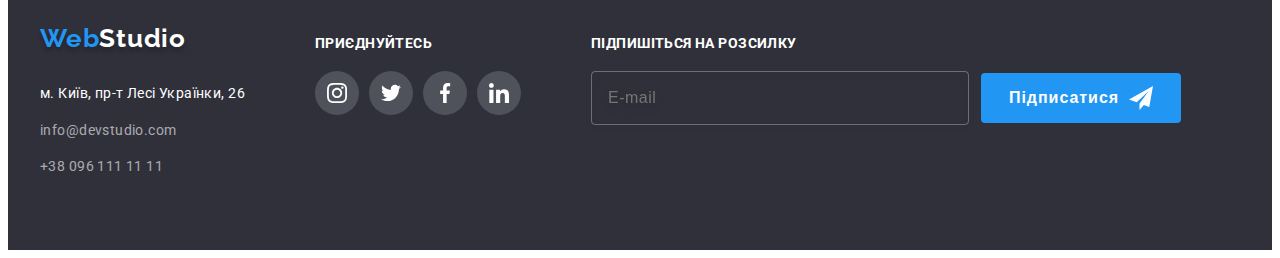
==== commit 946173c2: "Редагування" ====
--- a/portfolio.html
+++ b/portfolio.html
@@ -12,26 +12,27 @@
     <link rel="preconnect" href="https://fonts.gstatic.com" crossorigin>
     <link href="https://fonts.googleapis.com/css2?family=Raleway:wght@700&family=Roboto:wght@400;500;700;900&display=swap" rel="stylesheet">
 
-    <link rel="stylesheet" href="./css/styles.css">
+  <!-- <link rel="stylesheet" href="./css/styles.css"> -->
+    <link rel="stylesheet" href="./css/main.min.css">
 
   </head>
   <body>
     <header>
-      <div class="portfolio-container-header">
-        <section class="portfolio-section">
+      <div class="portfolio">
+        <section class="portfolio__section">
           <nav class="navigation">
             <a class="logo" href="./index.html">Web<span class="logo-header">Studio</span></a>
-              <ul class="list-header list-menu">
-                <li class="header-menu-links"><a class="menu" href="./index.html">Студія</a></li>
-                <li class="header-menu-links"><a class="menu active" href="./portfolio.html">Портфоліо</a></li>
-                <li class="header-menu-links"><a class="menu" href="">Контакти</a></li>
-              </ul>
+            <ul class="navigation__list">
+              <li><a class="navigation__link" href="./index.html">Студія</a></li>
+              <li><a class="navigation__link active" href="./portfolio.html">Портфоліо</a></li>
+              <li><a class="navigation__link" href="">Контакти</a></li>
+            </ul>
           </nav>
-          <ul class="list-contacts">
-            <li class="header-contacts-link"><a href="mail" class="link"><svg class="header-contacts-icons" width="16" height="12">
+          <ul class="contacts">
+            <li class="contacts__link"><a href="mail" class="link"><svg class="contacts__icons" width="16" height="12">
               <use href="./img/icons.svg#icon-mail"></use></svg>info@devstudio.com</a>
             </li>
-            <li class="header-contacts-link"><a href="mobile" class="link"><svg class="header-contacts-icons" width="16" height="12">
+            <li class="contacts__link"><a href="mobile" class="link"><svg class="contacts__icons" width="16" height="12">
               <use href="./img/icons.svg#icon-mobile"></use></svg>+38 096 111 11 11</a>
             </li>
           </ul>
@@ -39,112 +40,112 @@
       </div>
     </header>
     <main>
-      <section class="section">
-        <div class="container-portfolio">
-          <ul class="list-portfolio-categories">
+      <section class="categories">
+        <div class="categories__container">
+          <ul class="categories__list">
             <li>
-                <button type="button" class="portfolio-categories">Усі</button>
-            </li>
-                <button type="button" class="portfolio-categories">Веб-сайти</button>
+                <button type="button" class="categories__btn">Усі</button>
+            </li>
+                <button type="button" class="categories__btn">Веб-сайти</button>
             </li>
             <li>
-                <button type="button" class="portfolio-categories">Додатки</button>
-            </li>
-                <button type="button" class="portfolio-categories">Дизайн</button>
+                <button type="button" class="categories__btn">Додатки</button>
+            </li>
+                <button type="button" class="categories__btn">Дизайн</button>
             </li>
             <li>
-                <button type="button" class="portfolio-categories">Маркетинг</button>
+                <button type="button" class="categories__btn">Маркетинг</button>
             </li>
           </ul>
-          <ul class="list-portfolio-projects">
-            <li class="project-item">
-              <div class="project-item-thumb">
+          <ul class="projects">
+            <li class="projects__item">
+              <div class="projects__thumb">
                 <img src="./img/Технокряк.jpg" alt="Зображення1" width="370" height="294">
-                <p class="project-descr-overlay">Ресурс пропонує комплексні пропозиції з різним рівнем функціоналу та сервісів. Все це дозволить відвідувачу отримати вичерпні відомості про компанію чи приватну особу.</p>  
-              </div>
-              <div class="portfolio-filter">
-                <h3 class="project">Технокряк</h3>
-                <p class="portfolio-categories-item">Веб-сайт</p>
-              </div>
-            </li>
-            <li class="project-item">
-              <div class="project-item-thumb">
+                <p class="projects__descr">Ресурс пропонує комплексні пропозиції з різним рівнем функціоналу та сервісів. Все це дозволить відвідувачу отримати вичерпні відомості про компанію чи приватну особу.</p>  
+              </div>
+              <div class="projects__filter">
+                <h3 class="projects__name">Технокряк</h3>
+                <p class="categories__item">Веб-сайт</p>
+              </div>
+            </li>
+            <li class="projects__item">
+              <div class="projects__thumb">
                 <img src="./img/Постер New Orlean vs Golden Star.jpg" alt="Зображення2" width="370" height="294">
-                <p class="project-descr-overlay">Ресурс пропонує комплексні пропозиції з різним рівнем функціоналу та сервісів. Все це дозволить відвідувачу отримати вичерпні відомості про компанію чи приватну особу.</p>  
-              </div>
-              <div class="portfolio-filter">
-                <h3 class="project">Постер New Orlean vs Golden Star</h3>
-                <p class="portfolio-categories-item">Дизайн</p>
-              </div>
-            </li>
-            <li class="project-item">
-              <div class="project-item-thumb">
+                <p class="projects__descr">Ресурс пропонує комплексні пропозиції з різним рівнем функціоналу та сервісів. Все це дозволить відвідувачу отримати вичерпні відомості про компанію чи приватну особу.</p>  
+              </div>
+              <div class="portfolio-filter">
+                <h3 class="projects__name">Постер New Orlean vs Golden Star</h3>
+                <p class="categories__item">Дизайн</p>
+              </div>
+            </li>
+            <li class="projects__item">
+              <div class="projects__thumb">
                 <img src="./img/Ресторан Seafood.jpg" alt="Зображення3" width="370" height="294">
-                <p class="project-descr-overlay">Ресурс пропонує комплексні пропозиції з різним рівнем функціоналу та сервісів. Все це дозволить відвідувачу отримати вичерпні відомості про компанію чи приватну особу.</p>                  
-              </div>
-              <div class="portfolio-filter">
-                <h3 class="project">Ресторан Seafood</h3>
-                <p class="portfolio-categories-item">Додаток</p>
-              </div>
-            </li>
-            <li class="project-item">
-              <div class="project-item-thumb">
+                <p class="projects__descr">Ресурс пропонує комплексні пропозиції з різним рівнем функціоналу та сервісів. Все це дозволить відвідувачу отримати вичерпні відомості про компанію чи приватну особу.</p>                  
+              </div>
+              <div class="portfolio-filter">
+                <h3 class="projects__name">Ресторан Seafood</h3>
+                <p class="categories__item">Додаток</p>
+              </div>
+            </li>
+            <li class="projects__item">
+              <div class="projects__thumb">
                 <img src="./img/Проєкт Prime.jpg" alt="Зображення4" width="370" height="294">
-                <p class="project-descr-overlay">Ресурс пропонує комплексні пропозиції з різним рівнем функціоналу та сервісів. Все це дозволить відвідувачу отримати вичерпні відомості про компанію чи приватну особу.</p>  
-              </div>
-              <div class="portfolio-filter">
-                <h3 class="project">Проєкт Prime</h3>
-                <p class="portfolio-categories-item">Маркетинг</p>
-              </div>
-            </li>
-            <li class="project-item">
-              <div class="project-item-thumb">
+                <p class="projects__descr">Ресурс пропонує комплексні пропозиції з різним рівнем функціоналу та сервісів. Все це дозволить відвідувачу отримати вичерпні відомості про компанію чи приватну особу.</p>  
+              </div>
+              <div class="portfolio-filter">
+                <h3 class="projects__name">Проєкт Prime</h3>
+                <p class="categories__item">Маркетинг</p>
+              </div>
+            </li>
+            <li class="projects__item">
+              <div class="projects__thumb">
                 <img src="./img/Проєкт Boxes.jpg" alt="Зображення5" width="370" height="294">
-                <p class="project-descr-overlay">Ресурс пропонує комплексні пропозиції з різним рівнем функціоналу та сервісів. Все це дозволить відвідувачу отримати вичерпні відомості про компанію чи приватну особу.</p>  
-              </div>
-              <div class="portfolio-filter">
-                <h3 class="project">Проєкт Boxes</h3>
-                <p class="portfolio-categories-item">Додаток</p>
-              </div>
-            </li>
-            <li class="project-item">
-              <div class="project-item-thumb">
+                <p class="projects__descr">Ресурс пропонує комплексні пропозиції з різним рівнем функціоналу та сервісів. Все це дозволить відвідувачу отримати вичерпні відомості про компанію чи приватну особу.</p>  
+              </div>
+              <div class="portfolio-filter">
+                <h3 class="projects__name">Проєкт Boxes</h3>
+                <p class="categories__item">Додаток</p>
+              </div>
+            </li>
+            <li class="projects__item">
+              <div class="projects__thumb">
                 <img src="./img/Inspiration has no Borders.jpg" alt="Зображення6" width="370" height="294">
-                <p class="project-descr-overlay">Ресурс пропонує комплексні пропозиції з різним рівнем функціоналу та сервісів. Все це дозволить відвідувачу отримати вичерпні відомості про компанію чи приватну особу.</p>  
-              </div>
-              <div class="portfolio-filter">
-                <h3 class="project">Inspiration has no Borders</h3>
-                <p class="portfolio-categories-item">Веб-сайт</p>
-              </div>
-            </li>
-            <li class="project-item">
-              <div class="project-item-thumb">
+                <p class="projects__descr">Ресурс пропонує комплексні пропозиції з різним рівнем функціоналу та сервісів. Все це дозволить відвідувачу отримати вичерпні відомості про компанію чи приватну особу.</p>  
+              </div>
+              <div class="portfolio-filter">
+                <h3 class="projects__name">Inspiration has no Borders</h3>
+                <p class="categories__item">Веб-сайт</p>
+              </div>
+            </li>
+            <li class="projects__item">
+              <div class="projects__thumb">
                 <img src="./img/Видання Limited Edition.jpg" alt="Зображення7" width="370" height="294">
-                <p class="project-descr-overlay">Ресурс пропонує комплексні пропозиції з різним рівнем функціоналу та сервісів. Все це дозволить відвідувачу отримати вичерпні відомості про компанію чи приватну особу.</p>  
-              </div>
-              <div class="portfolio-filter">
-                <h3 class="project">Видання Limited Edition</h3>
-                <p class="portfolio-categories-item">Дизайн</p>
-              </div>
-            </li>
-            <li class="project-item">
-              <div class="project-item-thumb">
+                <p class="projects__descr">Ресурс пропонує комплексні пропозиції з різним рівнем функціоналу та сервісів. Все це дозволить відвідувачу отримати вичерпні відомості про компанію чи приватну особу.</p>  
+              </div>
+              <div class="portfolio-filter">
+                <h3 class="projects__name">Видання Limited Edition</h3>
+                <p class="categories__item">Дизайн</p>
+              </div>
+            </li>
+            <li class="projects__item">
+              <div class="projects__thumb">
                 <img src="./img/Проєкт LAB.jpg" alt="Зображення8" width="370" height="294">
-                <p class="project-descr-overlay">Ресурс пропонує комплексні пропозиції з різним рівнем функціоналу та сервісів. Все це дозволить відвідувачу отримати вичерпні відомості про компанію чи приватну особу.</p>  
-              </div>
-              <div class="portfolio-filter">
-                <h3 class="project">Проєкт LAB</h3>
-                <p class="portfolio-categories-item">Маркетинг</p>
-              </div>
-            </li>
-            <li class="project-item">
-              <div class="project-item-thumb">
+                <p class="projects__descr">Ресурс пропонує комплексні пропозиції з різним рівнем функціоналу та сервісів. Все це дозволить відвідувачу отримати вичерпні відомості про компанію чи приватну особу.</p>  
+              </div>
+              <div class="portfolio-filter">
+                <h3 class="projects__name">Проєкт LAB</h3>
+                <p class="categories__item">Маркетинг</p>
+              </div>
+            </li>
+            <li class="projects__item">
+              <div class="projects__thumb">
                 <img src="./img/Growing Business.jpg" alt="Зображення9" width="370" height="294">
-                <p class="project-descr-overlay">Ресурс пропонує комплексні пропозиції з різним рівнем функціоналу та сервісів. Все це дозволить відвідувачу отримати вичерпні відомості про компанію чи приватну особу.</p>  
-              </div>
-              <div class="portfolio-filter">
-                <h3 class="project">Growing Business</h3>
-                <p class="portfolio-categories-item">Додаток</p>
+                <p class="projects__descr">Ресурс пропонує комплексні пропозиції з різним рівнем функціоналу та сервісів. Все це дозволить відвідувачу отримати вичерпні відомості про компанію чи приватну особу.</p>  
+              </div>
+              <div class="portfolio-filter">
+                <h3 class="projects__name">Growing Business</h3>
+                <p class="categories__item">Додаток</p>
               </div>
             </li>
           </ul>
@@ -198,46 +199,5 @@
         </form>
       </div>
     </footer>
-      <div class="backdrop is-hidden" data-modal>
-        <div class="modal">
-          <button type="button" class="modal-close" data-modal-close>
-            <li><a href="#" class="modal-cross"><svg class="close-btn" width="11" height="11" >
-              <use href="./img/icons.svg#icon-Vector"></use></svg></a></li>
-          </button>
-          <form class="modal-form">
-            <p class="modal-heading">Залиште свої дані, ми вам передзвонимо</p>
-            <div class="form-field">
-              <label for="name" class="field-type" aria-required="required">Ім'я</label>
-              <input type="text" class="modal-input">
-              <svg class="modal-form-icons"><use href="./img/icons.svg#icon-name"></use></svg>
-            </div>
-            <div class="form-field">
-              <label for="tel" class="field-type" aria-required="required">Телефон</label>
-              <input type="tel" pattern="[\+]\d{3}\s[\(]\d{2}[\)]\s\d{3}[\-]\d{2}[\-]\d{2}" class="modal-input">
-              <svg class="modal-form-icons"><use href="./img/icons.svg#icon-tel"></use></svg>
-            </div>
-            <div class="form-field">
-              <label for="name" class="field-type" aria-required="required">Пошта</label>
-              <input type="email" class="modal-input">
-              <svg class="modal-form-icons"><use href="./img/icons.svg#icon-email"></use></svg>
-            </div>
-            <div class="form-field">
-              <label for="name" class="field-type">Коментар</label>
-              <textarea name="comment" id="comment" class="textarea-label" placeholder="Введіть текст"></textarea>
-            </div>
-            <div class="form-field">
-              <input type="checkbox" name="politic" id="politic" class="modal-politic-check is-hidden">
-              <label for="politic" class="modal-politic-label">
-                <div class="modal-politic-check2">
-                  <svg class="modal-form-icon-check" width="11" height="8">
-                  <use href="./img/icons.svg#icon-check"></use></svg>
-                </div>
-                <span class="check-text">Погоджуюся з розсилкою та приймаю <a href="./index.html" class="a-modal">Умови договору</a></span>
-              </label>
-            </div>
-            <div class="form-submit">
-              <button type="submit" class="btn-submit">Відправити</button>
-            </div>
-          </form>
   </body>
 </html>--- a/css/main.min.css
+++ b/css/main.min.css
@@ -0,0 +1 @@
+h1,h2,h3,h4,h5,h5,ul,p{margin:0;padding-left:0}.is-hidden{opacity:0;visibility:hidden;pointer-events:none}.link{text-decoration:none;color:currentColor}.list{text-decoration:none;list-style:none}.section{padding-top:94px;padding-bottom:94px}img{display:block}body{font-family:"Roboto","Raleway"}:root{--article-color: #212121;--article-descr-color:#757575;--section-background-color:#2F303A;--btns-links-color:#2196F3}.categories__list,.categories,.portfolio__section,.modal-politic-label,.modal__close,.submit__bottom,.text__form,.invitation__link,.invitation__list,.invitation,.clients__link,.clients__list,.team__workers__soc__link,.team__workers__soc__list,.team__list,.occupation__list,.advantages__title,.advantages__bcgrd,.advantages__list,.hero__btn,.hero,.contacts__link,.contacts,.navigation__link,.navigation__list,.navigation,.logo-header,.logo,.header{display:flex;align-items:center}.header{width:1200px;margin:0 auto}.header__border{border-bottom:1px solid #ececec}.logo{font-family:"Raleway";font-style:normal;font-weight:700;font-size:26px;line-height:1.19;letter-spacing:0.03em;color:#2196f3;text-shadow:0px 4px 4px rgba(0,0,0,.25);text-decoration:none;padding-top:24px;padding-bottom:25px}.logo-header{color:#000}.navigation{transition:color 250ms linear}.navigation__list{text-decoration:none;list-style:none;margin:0;padding:0;gap:50px;margin-left:93px;transition:color 250ms linear}.navigation__link{font-weight:500;font-size:14px;line-height:1.14;letter-spacing:0.02em;color:#212121;text-decoration:none;padding-top:32px;padding-bottom:32px;transition:color 250ms linear;position:relative}.navigation__link.active::after{content:"";width:100%;height:4px;background-color:#2196f3;position:absolute;bottom:0;display:block;left:0;border-radius:2px}.navigation__link:hover{color:var(--btns-links-color)}.navigation__link:active{color:var(--btns-links-color)}.navigation__link:focus{color:var(--btns-links-color)}.contacts{text-decoration:none;list-style:none;margin:0;padding:0;margin-left:auto}.contacts__link{font-family:"Roboto";font-style:normal;font-weight:500;font-size:14px;line-height:1.14;letter-spacing:0.02em;color:#757575;text-decoration:none;padding-top:32px;padding-bottom:32px;justify-content:center;margin-left:auto;margin-right:30px;color:#757575;transition:color 250ms linear}.contacts__link:hover{fill:var(--btns-links-color);color:var(--btns-links-color)}.contacts__link:focus{fill:var(--btns-links-color);color:var(--btns-links-color)}.contacts__icons{margin-right:10px;color:#757575;transition:fill 250ms linear}.section__hero{padding-top:200px;padding-bottom:200px;background-image:linear-gradient(rgba(47, 48, 58, 0.4), rgba(47, 48, 58, 0.4)),url(../img/hero-image.jpg);background-repeat:no-repeat;background-size:cover;background-position:center;background-color:var(--section-background-color)}.container__hero{width:1200px;padding-top:94px;padding-bottom:94px;align-items:center;text-align:center;display:contents}.hero{font-weight:900;font-size:44px;line-height:1.36;letter-spacing:0.06em;width:696px;margin:0 auto;text-align:center;text-transform:uppercase;color:#fff;margin-bottom:30px;background-color:rgba(0,0,0,0)}.hero__btn{font-family:"Roboto";font-style:normal;font-weight:700;font-size:16px;line-height:1.875;letter-spacing:0.06em;margin:0 auto;padding:10px 32px;color:#fff;box-shadow:0px 4px 4px rgba(0,0,0,.15);border-radius:4px;cursor:pointer;transition:color 250ms linear;background:var(--btns-links-color)}.advantages{padding-top:94px}.advantages__container{width:1200px;padding-left:15px;padding-right:15px;margin:0 auto}.advantages__list{text-decoration:none;list-style:none;margin:0;padding:0;justify-content:center;gap:30px}.advantages__bcgrd{width:270px;height:120px;background-color:#f5f4fa;border-radius:4px;margin-bottom:30px;justify-content:center}.advantages__icons{width:70px;height:70px}.advantages__title{font-weight:700;font-size:14px;line-height:1.14;letter-spacing:0.03em;text-transform:uppercase;padding-bottom:10px;justify-content:space-between;color:var(--article-color)}.advantages__descr{font-weight:400;font-size:14px;line-height:1.71;letter-spacing:0.03em;width:270px;height:48px;display:flex;justify-content:space-between;color:var(--article-descr-color)}.occupation{width:1200px;padding-left:15px;padding-right:15px;margin:0 auto}.occupation__list{text-decoration:none;list-style:none;margin:0;padding:0;gap:30px}.occupation__title{font-weight:700;font-size:36px;line-height:1.16;letter-spacing:0.03em;text-align:center;margin-bottom:50px;color:var(--article-color)}.occupation__item{position:relative}.occupation__item__thumb{position:relative}.occupation__descr{font-family:"Roboto";font-style:normal;font-weight:700;font-size:14px;line-height:16px;letter-spacing:0.03em;text-transform:uppercase;padding:27px;color:#fff;position:absolute;bottom:0;text-align:center;width:100%;background-color:rgba(47,48,58,.8)}.section__background{background:#f5f4fa}.team{width:1200px;padding-left:15px;padding-right:15px;margin:0 auto}.team__list{text-decoration:none;justify-content:space-between;list-style:none;margin:0;padding:0}.team__workers{padding-top:30px;padding-bottom:30px;background:#fff;box-shadow:0px 1px 3px rgba(0,0,0,.12),0px 1px 1px rgba(0,0,0,.14),0px 2px 1px rgba(0,0,0,.2);border-radius:0px 0px 4px 4px}.team__title{font-weight:700;font-size:36px;line-height:1.16;letter-spacing:0.03em;text-align:center;color:#212121;margin-bottom:50px}.team__workers__name{font-weight:500;font-size:16px;line-height:1.1875;letter-spacing:0.03em;text-align:center;padding-bottom:10px;color:var(--article-color)}.team__workers__position{font-weight:400;font-size:16px;line-height:1.1875;letter-spacing:0.03em;text-align:center;margin-bottom:16px;color:var(--article-descr-color)}.team__workers__soc__list{text-decoration:none;list-style:none;margin:0;padding:0;justify-content:center;gap:10px}.team__workers__soc__items{width:44px;height:44px}.team__workers__soc__link{width:100%;height:100%;justify-content:center;border-radius:50%;transition:background-color 250ms linear,fill 250ms linear}.team__workers__soc__link:hover{background-color:var(--btns-links-color)}.team__workers__soc__link:hover .team__workers__soc__icons{fill:#fff}.team__workers__soc__link:focus{background-color:var(--btns-links-color)}.team__workers__soc__link:focus .team__workers__soc__icons{fill:#fff}.team__workers__soc__icons{width:20px;height:20px;fill:#afb1b8;transition:color 250ms linear}.clients{width:1200px;padding-left:15px;padding-right:15px;margin:0 auto}.clients__list{text-decoration:none;list-style:none;margin:0;padding:0;justify-content:center;gap:30px}.clients__title{font-family:"Roboto";font-style:normal;font-weight:700;font-size:36px;line-height:42px;letter-spacing:0.03em;text-align:center;color:#212121;margin-bottom:50px}.clients__link{justify-content:center;border:1px solid #afb1b8;border-radius:4px;fill:#afb1b8;transition:fill 250ms linear,border-color 250ms linear}.clients__link:hover{fill:var(--btns-links-color);border-color:var(--btns-links-color)}.clients__link:focus{fill:var(--btns-links-color);border-color:var(--btns-links-color)}.clients__icons{width:106px;height:60px;margin:16px 32px 16px 32px}.footer{padding-top:60px;padding-bottom:60px;background:var(--section-background-color)}.footer__container{display:flex;justify-content:start;padding-left:15px;padding-right:15px;margin:0 auto;width:1200px}.adress__list{text-decoration:none;list-style:none;margin:0;padding:0}.footer__logo{font-family:"Raleway";font-weight:700;font-size:26px;line-height:1.19;letter-spacing:0.03em;font-style:normal;color:#2196f3;text-shadow:0px 4px 4px rgba(0,0,0,.25);text-decoration:none;margin-right:auto}.footer__logo__part{font-family:"Raleway";font-weight:700;font-size:26px;line-height:31px;letter-spacing:0.03em;font-style:normal;margin-left:auto;color:#fff}.footer__contacts{font-family:"Roboto";font-style:normal;font-weight:400;font-size:14px;line-height:24px;letter-spacing:0.03em;color:rgba(255,255,255,.6);text-decoration:none;transition:color 250ms linear}.footer__contacts:hover{color:#2196f3}.footer__contacts:focus{color:#2196f3}.footer__contacts:active{color:#2196f3}.adress{margin-right:70px}.adress__link{margin-top:28px;margin-bottom:12px}.adress__contacts{margin-bottom:12px}.adress__item{font-family:"Roboto";font-style:normal;font-weight:400;font-size:14px;line-height:1.71;letter-spacing:0.03em;color:#fff;text-decoration:none;margin-top:28px;margin-bottom:12px;margin-left:auto}.social{margin-top:12px;margin-bottom:20px}.invitation{font-family:"Roboto";font-style:normal;font-weight:700;font-size:14px;line-height:16px;letter-spacing:0.03em;text-transform:uppercase;color:#fff;margin-bottom:20px}.invitation__list{gap:10px;text-decoration:none;list-style:none;margin:0;padding:0}.invitation__items{width:44px;height:44px}.invitation__link{width:100%;height:100%;justify-content:center;border-radius:50%;background-color:#4f525a;transition:background-color 250ms linear,fill 250ms linear}.invitation__link:hover{background-color:var(--btns-links-color)}.invitation__link:focus{background-color:var(--btns-links-color)}.invitation__link:hover .invitation__icons{fill:#fff}.invitation__link:focus .invitation__icons{fill:#fff}.invitation__icons{width:20px;height:20px;fill:#fff}.subscriber__form{margin-top:12px;margin-bottom:20px;margin-left:70px}.subscriber__form__bottom{display:flex;align-items:baseline}.text__form{font-family:"Roboto";font-style:normal;font-weight:700;font-size:14px;line-height:16px;letter-spacing:0.03em;text-transform:uppercase;color:#fff;margin-bottom:20px}.input__bottom{width:358px;height:50px;font-weight:16;font-size:1.25px;line-height:26;letter-spacing:0.03em;padding-left:16px;font-size:16px;line-height:1.25;cursor:pointer;border:1px solid rgba(255,255,255,.3);filter:drop-shadow(0px 4px 4px rgba(0, 0, 0, 0.15));border-radius:4px;transition:filter 250ms cubic-bezier(0.4, 0, 0.2, 1);background-color:var(--fon-hero-color);color:rgba(255,255,255,.6)}.input__bottom:focus,.input__bottom:hover{filter:drop-shadow(0px 4px 4px rgba(0, 0, 0, 0.15))}.input::-moz-placeholder.input__bottom{color:rgba(255,255,255,.6)}.input:-ms-input-placeholder.input__bottom{color:rgba(255,255,255,.6)}.input::placeholder.input__bottom{color:rgba(255,255,255,.6)}.submit__bottom{font-weight:600;font-size:16px;line-height:1.88;letter-spacing:0.06em;width:200px;height:50px;margin-left:12px;justify-content:center;cursor:pointer;background:var(--btns-links-color);color:#fff;transition:box-shadow 250ms cubic-bezier(0.4, 0, 0.2, 1);border:none;border-radius:4px}.submit__bottom:focus,.submit__bottom:hover{box-shadow:0px 4px 4px rgba(0,0,0,.15)}.submit__icon{width:24px;height:24px;top:13px;margin-left:10px;fill:#fff}.backdrop{width:100%;height:100%;position:fixed;transition:opacity 250ms linear,visibility 250ms linear;top:0;background:rgba(0,0,0,.2);box-shadow:0px 4px 4px rgba(0,0,0,.25)}.backdrop.is-hidden .modal{transform:translate(-50%, -50%) scale(0)}.modal{width:528px;min-height:600px;position:absolute;top:50%;left:50%;transform:translate(-50%, -50%) scale(1);background-color:#fff;list-style:none;border-radius:5px;transition:transform 250ms linear}.modal__close{width:30px;height:30px;background-color:rgba(0,0,0,0);border-radius:50%;cursor:pointer;top:10px;right:10px;border:1px solid rgba(0,0,0,.1);border-radius:50%;justify-content:center;position:absolute}.modal__cross:hover{fill:var(--btns-links-color)}.modal__cross:focus{fill:var(--btns-links-color)}.modal__cross:active{fill:var(--btns-links-color)}.is-hidden{opacity:0;visibility:hidden;pointer-events:none}.modal__form{padding:40px}.modal__heading{font-family:"Roboto";font-style:normal;font-weight:700;font-size:20px;line-height:23px;letter-spacing:0.03em;text-align:center;color:#212121;padding-bottom:12px}.form-field{width:100%;display:flex;flex-direction:column;margin-bottom:10px;position:relative}.field-type{font-family:"Roboto";font-style:normal;font-weight:400;font-size:12px;line-height:14px;letter-spacing:0.01em;color:#757575}.modal__input{display:inline-block;width:100%;height:40px;padding:0 0 0 40px;margin-top:4px;outline:none;border:1px solid rgba(33,33,33,.2);border-radius:4px;cursor:pointer;transition:color 250ms linear,fill 250ms linear}.modal__input:focus{border:1px solid var(--btns-links-color)}.modal__input:hover{border:1px solid var(--btns-links-color)}.modal__input:focus~.modal__icons{color:var(--btns-links-color);fill:var(--btns-links-color)}.modal__input:hover~.modal__icons{color:var(--btns-links-color);fill:var(--btns-links-color)}.modal__icons{position:absolute;width:15px;height:12px;left:10px;top:55%;transition:color 250ms linear,fill 250ms linear}.textarea-label{display:block;width:448px;height:120px;font-family:"Roboto";font-style:normal;font-weight:400;font-size:12px;line-height:14px;letter-spacing:0.01em;padding:12px 16px;margin-top:4px;outline:none;border:1px solid rgba(33,33,33,.2);border-radius:4px;resize:none;cursor:pointer;overflow:auto;color:rgba(117,117,117,.5);transition:color 250ms linear,fill 250ms linear}.textarea-label:focus:focus{border:1px solid var(--btns-links-color)}.textarea-label:hover:hover{border:1px solid var(--btns-links-color)}.modal-politic-label{padding-bottom:30px}.modal-politic-check2{width:16px;height:16px;border:2px solid;border-radius:2px;margin-right:10px;margin-left:10px;cursor:pointer}.icon-check{width:15px;height:12px;top:55%;transition:color 250ms linear,fill 250ms linear}.icon-check:checked+label>div{border:none;background-color:var(--btns-links-color)}.icon-check:checked+label>div svg{fill:#fff}.modal-politic-check2 svg{fill:rgba(0,0,0,0)}.check-text{font-family:"Roboto";font-style:normal;font-weight:400;font-size:14px;line-height:24px;letter-spacing:0.02em;color:#757575}.a-modal{display:inline-block;padding:0;margin:0;color:var(--btns-links-color)}.checkbox{-webkit-appearance:none;-moz-appearance:none;appearance:none;transition:background-image 250ms cubic-bezier(0.4, 0, 0.2, 1),fill 250ms cubic-bezier(0.4, 0, 0.2, 1)}.form-submit{display:flex;justify-content:center}.btn-submit{font-family:"Roboto";font-weight:700;font-size:16px;line-height:30px;letter-spacing:0.06em;padding:10px 52px 10px 52px;align-items:center;text-align:center;letter-spacing:.06em;border:none;border-radius:4px;cursor:pointer;color:#fff;background-color:var(--btns-links-color);box-shadow:0px 4px 4px rgba(0,0,0,.15);transition:box-shadow 250ms cubic-bezier(0.4, 0, 0.2, 1)}.btn-submit:focus{box-shadow:0px 4px 4px rgba(0,0,0,.2)}.btn-submit:hover{box-shadow:0px 4px 4px rgba(0,0,0,.2)}.btn-submit:active{box-shadow:0px 4px 4px rgba(0,0,0,.2)}.portfolio__section{width:1200px;margin:0 auto;padding-left:15px;padding-right:15px}.portfolio{border-bottom:1px solid #eee}.categories{width:1200px;margin:0 auto;padding-left:15px;padding-right:15px}.categories__list{text-decoration:none;list-style:none;margin:0;padding:0;justify-content:center;margin-bottom:50px;padding-top:94px;gap:8px}.categories__btn{font-family:"Roboto";font-style:normal;text-align:center;color:#212121;cursor:pointer;padding:6px 22px;transition:background-color 250ms linear,color 250ms linear,border-bottom 250ms linear;font-weight:500;font-size:16px;line-height:26px;letter-spacing:0.03em}.categories__btn:hover{color:#fff;background-color:var(--btns-links-color)}.categories__btn:focus{color:#fff;background-color:var(--btns-links-color)}.categories__btn:active{color:#fff;background-color:var(--btns-links-color)}.container-projects{width:1200px;margin:0 auto;padding-left:15px;padding-right:15px}.projects{text-decoration:none;list-style:none;margin:0;display:flex;align-content:center;flex-wrap:wrap;padding-bottom:94px;gap:30px}.projects__name{font-weight:700;font-size:18px;line-height:2;letter-spacing:0.06em;margin-left:24px;margin-right:24px;margin-bottom:4px;color:var(--article-color)}.projects__item{flex-basis:calc((100% - 60px)/3);transition:box-shadow 250ms linear;transform:translateY(0%)}.projects__item:hover{box-shadow:0px 1px 1px rgba(0,0,0,.12),0px 4px 4px rgba(0,0,0,.06),1px 4px 6px rgba(0,0,0,.16)}.projects__item:hover .projects__descr{transform:translateY(0%);transition:250ms linear}.projects__descr{font-family:"Roboto";font-style:normal;font-weight:400;font-size:18px;line-height:28px;letter-spacing:0.03em;position:absolute;top:0;color:#fff;padding:63px 24px 63px 24px;height:100%;transform:translateY(100%);transition:250ms linear;background-color:var(--btns-links-color)}.projects__thumb{position:relative;overflow:hidden}.categories__item{font-weight:400;font-size:16px;line-height:1.875;letter-spacing:0.03em;margin-left:24px;margin-right:24px;color:var(--article-descr-color)}.projects__filter{border:1px solid #eee;padding-top:20px;padding-bottom:20px}.footer{padding-top:60px;padding-bottom:60px;background:var(--section-background-color)}.footer__container{display:flex;justify-content:start;padding-left:15px;padding-right:15px;margin:0 auto;width:1200px}.adress__list{text-decoration:none;list-style:none;margin:0;padding:0}.footer__logo{font-family:"Raleway";font-weight:700;font-size:26px;line-height:1.19;letter-spacing:0.03em;font-style:normal;color:#2196f3;text-shadow:0px 4px 4px rgba(0,0,0,.25);text-decoration:none;margin-right:auto}.footer__logo__part{font-family:"Raleway";font-weight:700;font-size:26px;line-height:31px;letter-spacing:0.03em;font-style:normal;margin-left:auto;color:#fff}.footer__contacts{font-family:"Roboto";font-style:normal;font-weight:400;font-size:14px;line-height:24px;letter-spacing:0.03em;color:rgba(255,255,255,.6);text-decoration:none;transition:color 250ms linear}.footer__contacts:hover{color:#2196f3}.footer__contacts:focus{color:#2196f3}.footer__contacts:active{color:#2196f3}.adress{margin-right:70px}.adress__link{margin-top:28px;margin-bottom:12px}.adress__contacts{margin-bottom:12px}.adress__item{font-family:"Roboto";font-style:normal;font-weight:400;font-size:14px;line-height:1.71;letter-spacing:0.03em;color:#fff;text-decoration:none;margin-top:28px;margin-bottom:12px;margin-left:auto}.social{margin-top:12px;margin-bottom:20px}.invitation{font-family:"Roboto";font-style:normal;font-weight:700;font-size:14px;line-height:16px;letter-spacing:0.03em;text-transform:uppercase;color:#fff;margin-bottom:20px}.invitation__list{gap:10px;text-decoration:none;list-style:none;margin:0;padding:0}.invitation__items{width:44px;height:44px}.invitation__link{width:100%;height:100%;justify-content:center;border-radius:50%;background-color:#4f525a;transition:background-color 250ms linear,fill 250ms linear}.invitation__link:hover{background-color:var(--btns-links-color)}.invitation__link:focus{background-color:var(--btns-links-color)}.invitation__link:hover .invitation__icons{fill:#fff}.invitation__link:focus .invitation__icons{fill:#fff}.invitation__icons{width:20px;height:20px;fill:#fff}.subscriber__form{margin-top:12px;margin-bottom:20px;margin-left:70px}.subscriber__form__bottom{display:flex;align-items:baseline}.text__form{font-family:"Roboto";font-style:normal;font-weight:700;font-size:14px;line-height:16px;letter-spacing:0.03em;text-transform:uppercase;color:#fff;margin-bottom:20px}.input__bottom{width:358px;height:50px;font-weight:16;font-size:1.25px;line-height:26;letter-spacing:0.03em;padding-left:16px;font-size:16px;line-height:1.25;cursor:pointer;border:1px solid rgba(255,255,255,.3);filter:drop-shadow(0px 4px 4px rgba(0, 0, 0, 0.15));border-radius:4px;transition:filter 250ms cubic-bezier(0.4, 0, 0.2, 1);background-color:var(--fon-hero-color);color:rgba(255,255,255,.6)}.input__bottom:focus,.input__bottom:hover{filter:drop-shadow(0px 4px 4px rgba(0, 0, 0, 0.15))}.input::-moz-placeholder.input__bottom{color:rgba(255,255,255,.6)}.input:-ms-input-placeholder.input__bottom{color:rgba(255,255,255,.6)}.input::placeholder.input__bottom{color:rgba(255,255,255,.6)}.submit__bottom{font-weight:600;font-size:16px;line-height:1.88;letter-spacing:0.06em;width:200px;height:50px;margin-left:12px;justify-content:center;cursor:pointer;background:var(--btns-links-color);color:#fff;transition:box-shadow 250ms cubic-bezier(0.4, 0, 0.2, 1);border:none;border-radius:4px}.submit__bottom:focus,.submit__bottom:hover{box-shadow:0px 4px 4px rgba(0,0,0,.15)}.submit__icon{width:24px;height:24px;top:13px;margin-left:10px;fill:#fff}/*# sourceMappingURL=main.min.css.map */